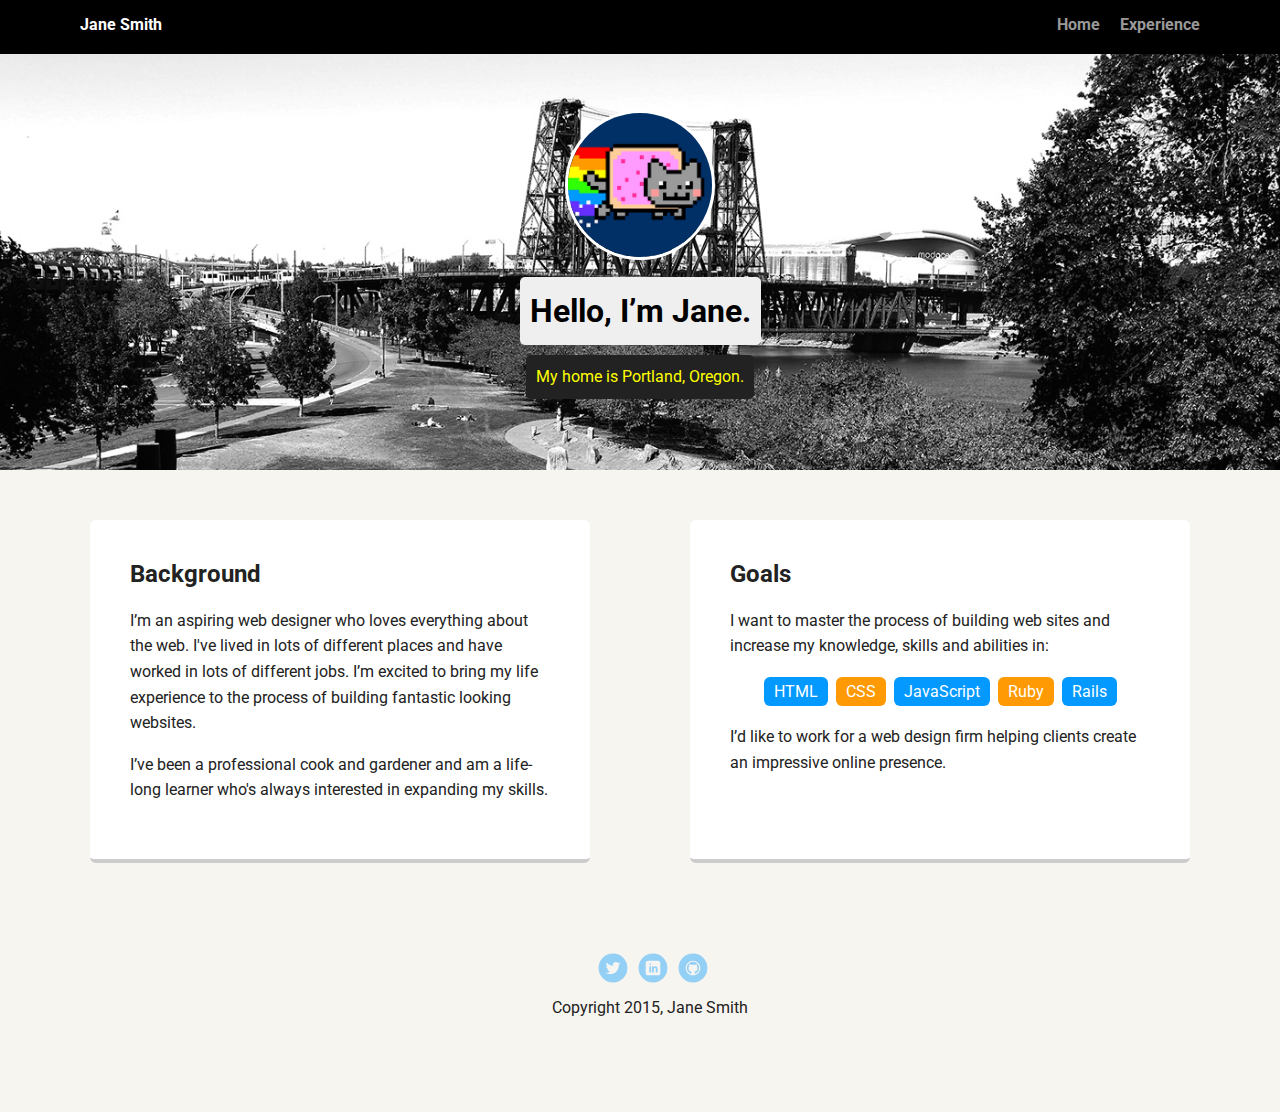
==== index.html @ 9ec6dc1e "Adding Starter Files" ====
<!doctype html>
<html lang="en">
<head>
  <meta charset="utf-8">
  <title>Jane Smith's Profile</title>
  <meta name="viewport" content="width=device-width, initial-scale=1.0">
  <link rel="stylesheet" href="styles.css">
  <link href="https://fonts.googleapis.com/css?family=Muli%7CRoboto:400,300,500,700,900" rel="stylesheet"></head>
  <body>

    <div class="main-nav">
        <ul class="nav">
          <li class="name">Jane Smith</li>
          <li><a href="#">Home</a></li>
          <li><a href="#">Experience</a></li>
        </ul>
    </div>

    <header>
      <img src="images/me.png" alt="Drawing of Jane Smith" class="profile-image">
      <h1 class="tag name">Hello, I’m Jane.</h1>
      <p class="tag location">My home is Portland, Oregon.</p>
    </header>

    <main class="flex">
      <div class="card">
        <h2>Background</h2>
        <p>I’m an aspiring web designer who loves everything about the web. I've lived in lots of different places and have worked in lots of different jobs. I’m excited to bring my life experience to the process of building fantastic looking websites.</p>
        <p>I’ve been a professional cook and gardener and am a life-long learner who's always interested in expanding my skills.</p>
      </div> 

      <div class="card">
        <h2>Goals</h2>
        <p>I want to master the process of building web sites and increase my knowledge, skills and abilities in:</p>
        <ul class="skills">
          <li>HTML</li>
          <li>CSS</li>
          <li>JavaScript</li>
          <li>Ruby</li>
          <li>Rails</li>
        </ul>
        <p>I’d like to work for a web design firm helping clients create an impressive online presence.</p>
      </div> 

    </main>
    <footer>
      <ul>
        <li><a href="#" class="social twitter">Twitter</a></li>
        <li><a href="#" class="social linkedin">LinkedIn</a></li>
        <li><a href="#" class="social github">Github</a></li>
      </ul>
      <p class="copyright">Copyright 2015, Jane Smith</p>
    </footer>
  </body>
  </html>
---- styles.css ----
/* Global Layout Set-up */
* { 
  box-sizing: border-box;
}
  
body {
  margin: 0;
  padding: 0;
  text-align: center;
  font-family: 'Roboto', sans-serif;
  color: #222;
  background: #f7f5f0;
}
/* Link Styles */

a {
  text-decoration: none;
  color: #999;
}
a:hover {
  color: #6633ff;
}

/* Section Styles */

.main-nav {
  width: 100%;
  background: black;
  min-height: 30px;
  padding: 10px;
  position: fixed;
  text-align: center;
}
.nav {
  display: flex;
  justify-content: space-around;
  font-weight: 700;
  list-style-type: none;
  margin: 0 auto;
  padding: 0;
}

.nav .name {
    display: block;
    margin-right: auto;
    color: white;
}
.nav li {
  padding: 5px 10px 10px 10px;
}
.nav a {
  transition: all .5s;
}
.nav a:hover {
  color: white
}

header {
  text-align: center;
  background: url('images/portland.jpg') no-repeat top center ;
  background-size: cover;
  overflow: hidden;
  padding-top: 60px;
}
header {
  line-height: 1.5;
}
header .profile-image {
  margin-top: 50px;
  width: 150px;
  height: 150px;
  border-radius: 50%;
  border: 3px solid white;
  transition: all .5s;
}
header .profile-image:hover {
  transform: scale(1.2) rotate(5deg);
}
.tag {
  background-color: #efefef;
  color: black;
  padding: 10px;
  border-radius: 5px;
  display: table;
  margin: 10px auto;
} 
.location {
  background-color: #222;
  color: yellow;
}
.card {
  margin: 30px;
  padding: 20px 40px 40px;
  max-width: 500px;
  text-align: left;
  background: #fff;
  border-bottom: 4px solid #ccc;
  border-radius: 6px;
  transition: all .5s;
}
.card:hover {
  border-color: #ff99ff;
}

ul.skills {
  padding: 0;
  text-align: center;
}

.skills li {
  border-radius: 6px;
  display: inline-block;
  background: #ff9904;
  color: white;
  padding: 5px 10px;
  margin: 2px;
}

.skills li:nth-child(odd) {
  background: #0399ff;
}

footer {
  width: 100%;
  min-height: 30px;
  padding: 20px 0 40px 20px;
}

footer .copyright {
  top: -8px;
  font-size: .75em;
}

footer ul {
  list-style-type: none;
  margin: 0;
  padding: 0;
}

footer ul li {
  display: inline-block;
}

a.social {
  display: inline-block;
  text-indent: -9999px;
  margin-left: 5px;
  width: 30px;
  height: 30px;
  background-size: 30px 30px;
  opacity: .4;
  transition: all .5s;
}
a.twitter {
  background-image: url(images/twitter.svg);
}
a.linkedin {
  background-image: url(images/linkedin.svg);
}
a.github {
  background-image: url(images/github.svg);
}
a.social:hover {
  opacity: 1;
}
.clearfix {
  clear: both;
}

/* Styles for larger screens */
@media screen and (min-width: 720px) {
  
  .flex {
      display: -ms-flexbox;      /* TWEENER - IE 10 */
      display: flex; 
      max-width: 1200px;
      -ms-flex-pack: distribute;
      justify-content: space-around;
      margin: 0 auto;
  }

  header {
    min-height: 470px;
  }

  .nav {
    max-width: 1200px;
    padding: 0 30px;
  }


  main {
    padding-top: 20px;
  }

  main p {
    line-height: 1.6em;
  }

  footer {
    font-size: 1.3em;
    max-width: 1200px;
    margin: 40px auto;
  }

}
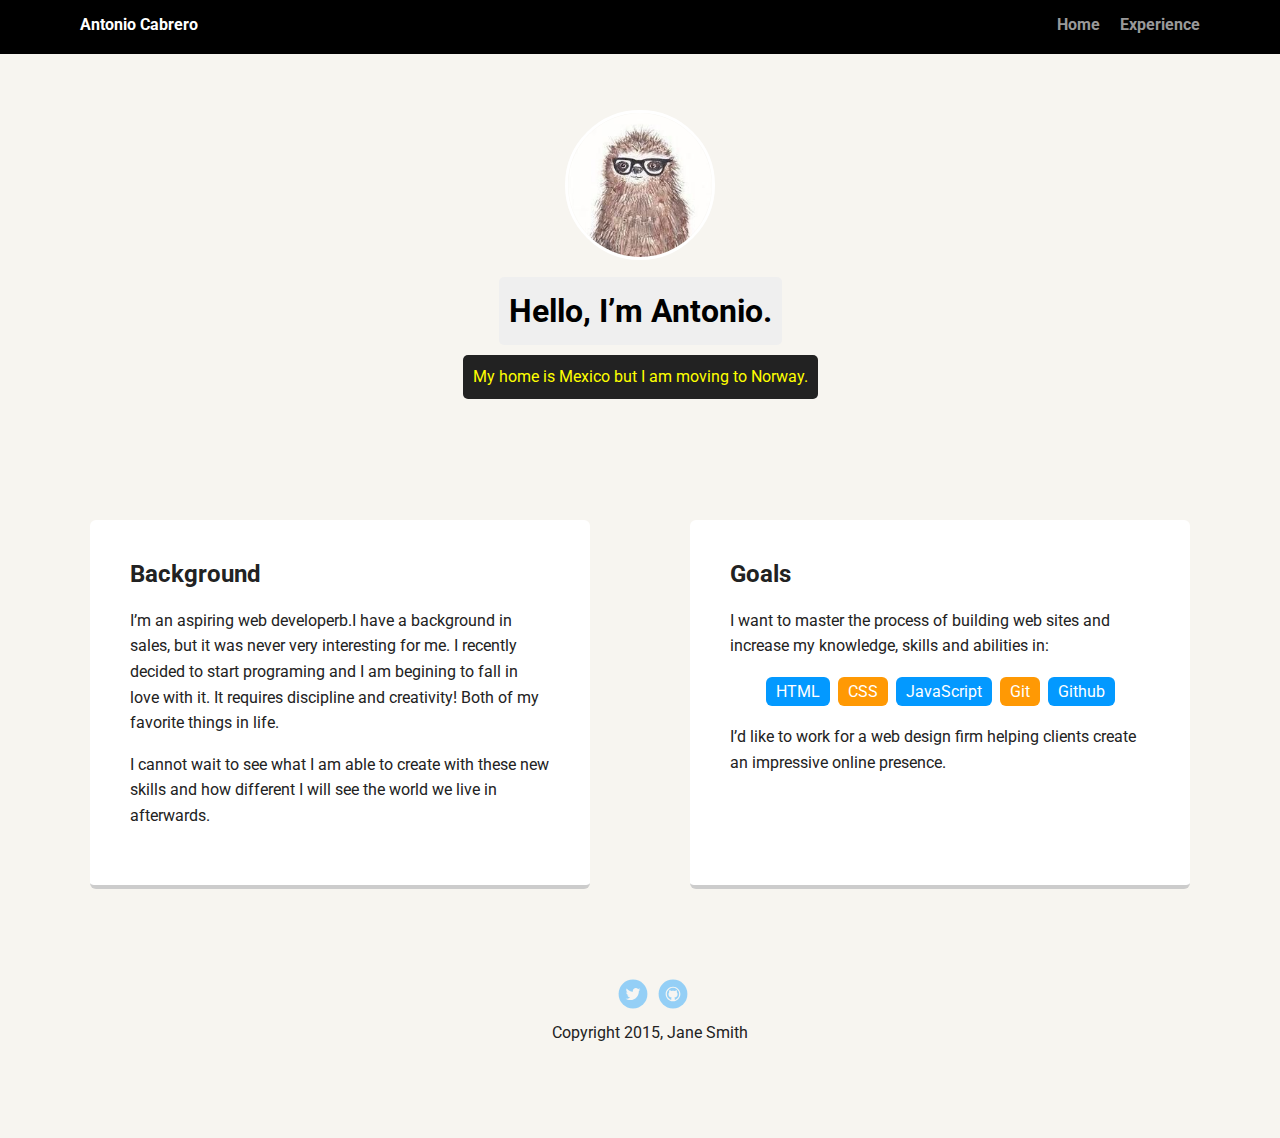
==== commit 9db3246a: "Personalize text, Name, and information" ====
--- a/index.html
+++ b/index.html
@@ -10,24 +10,24 @@
 
     <div class="main-nav">
         <ul class="nav">
-          <li class="name">Jane Smith</li>
-          <li><a href="#">Home</a></li>
+          <li class="name">Antonio Cabrero</li>
+          <li><a href="/index.html">Home</a></li>
           <li><a href="#">Experience</a></li>
         </ul>
     </div>
 
     <header>
-      <img src="images/me.png" alt="Drawing of Jane Smith" class="profile-image">
-      <h1 class="tag name">Hello, I’m Jane.</h1>
-      <p class="tag location">My home is Portland, Oregon.</p>
+      <img src="images/Zealous-Sloth.jpg" alt="Face of Antonio" class="profile-image">
+      <h1 class="tag name">Hello, I’m Antonio.</h1>
+      <p class="tag location">My home is Mexico but I am moving to Norway.</p>
     </header>
 
     <main class="flex">
       <div class="card">
         <h2>Background</h2>
-        <p>I’m an aspiring web designer who loves everything about the web. I've lived in lots of different places and have worked in lots of different jobs. I’m excited to bring my life experience to the process of building fantastic looking websites.</p>
-        <p>I’ve been a professional cook and gardener and am a life-long learner who's always interested in expanding my skills.</p>
-      </div> 
+        <p>I’m an aspiring web developerb.I have a background in sales, but it was never very interesting for me. I recently decided to start programing and I am begining to fall in love with it. It requires discipline and creativity! Both of my favorite things in life.</p>
+        <p>I cannot wait to see what I am able to create with these new skills and how different I will see the world we live in afterwards.</p>
+      </div>
 
       <div class="card">
         <h2>Goals</h2>
@@ -36,18 +36,17 @@
           <li>HTML</li>
           <li>CSS</li>
           <li>JavaScript</li>
-          <li>Ruby</li>
-          <li>Rails</li>
+          <li>Git</li>
+          <li>Github</li>
         </ul>
         <p>I’d like to work for a web design firm helping clients create an impressive online presence.</p>
-      </div> 
+      </div>
 
     </main>
     <footer>
       <ul>
-        <li><a href="#" class="social twitter">Twitter</a></li>
-        <li><a href="#" class="social linkedin">LinkedIn</a></li>
-        <li><a href="#" class="social github">Github</a></li>
+        <li><a href="https://twitter.com/AntonioCabrero_" class="social twitter">Twitter</a></li>
+        <li><a href="https://github.com/ZealousSloth" class="social github">Github</a></li>
       </ul>
       <p class="copyright">Copyright 2015, Jane Smith</p>
     </footer>
--- a/styles.css
+++ b/styles.css
@@ -1,8 +1,8 @@
 /* Global Layout Set-up */
-* { 
+* {
   box-sizing: border-box;
 }
-  
+
 body {
   margin: 0;
   padding: 0;
@@ -57,7 +57,7 @@
 
 header {
   text-align: center;
-  background: url('images/portland.jpg') no-repeat top center ;
+  background: url("http://placeimg.com/640/480/any") no-repeat top center ;
   background-size: cover;
   overflow: hidden;
   padding-top: 60px;
@@ -83,7 +83,7 @@
   border-radius: 5px;
   display: table;
   margin: 10px auto;
-} 
+}
 .location {
   background-color: #222;
   color: yellow;
@@ -169,10 +169,10 @@
 
 /* Styles for larger screens */
 @media screen and (min-width: 720px) {
-  
+
   .flex {
       display: -ms-flexbox;      /* TWEENER - IE 10 */
-      display: flex; 
+      display: flex;
       max-width: 1200px;
       -ms-flex-pack: distribute;
       justify-content: space-around;
@@ -204,4 +204,3 @@
   }
 
 }
-
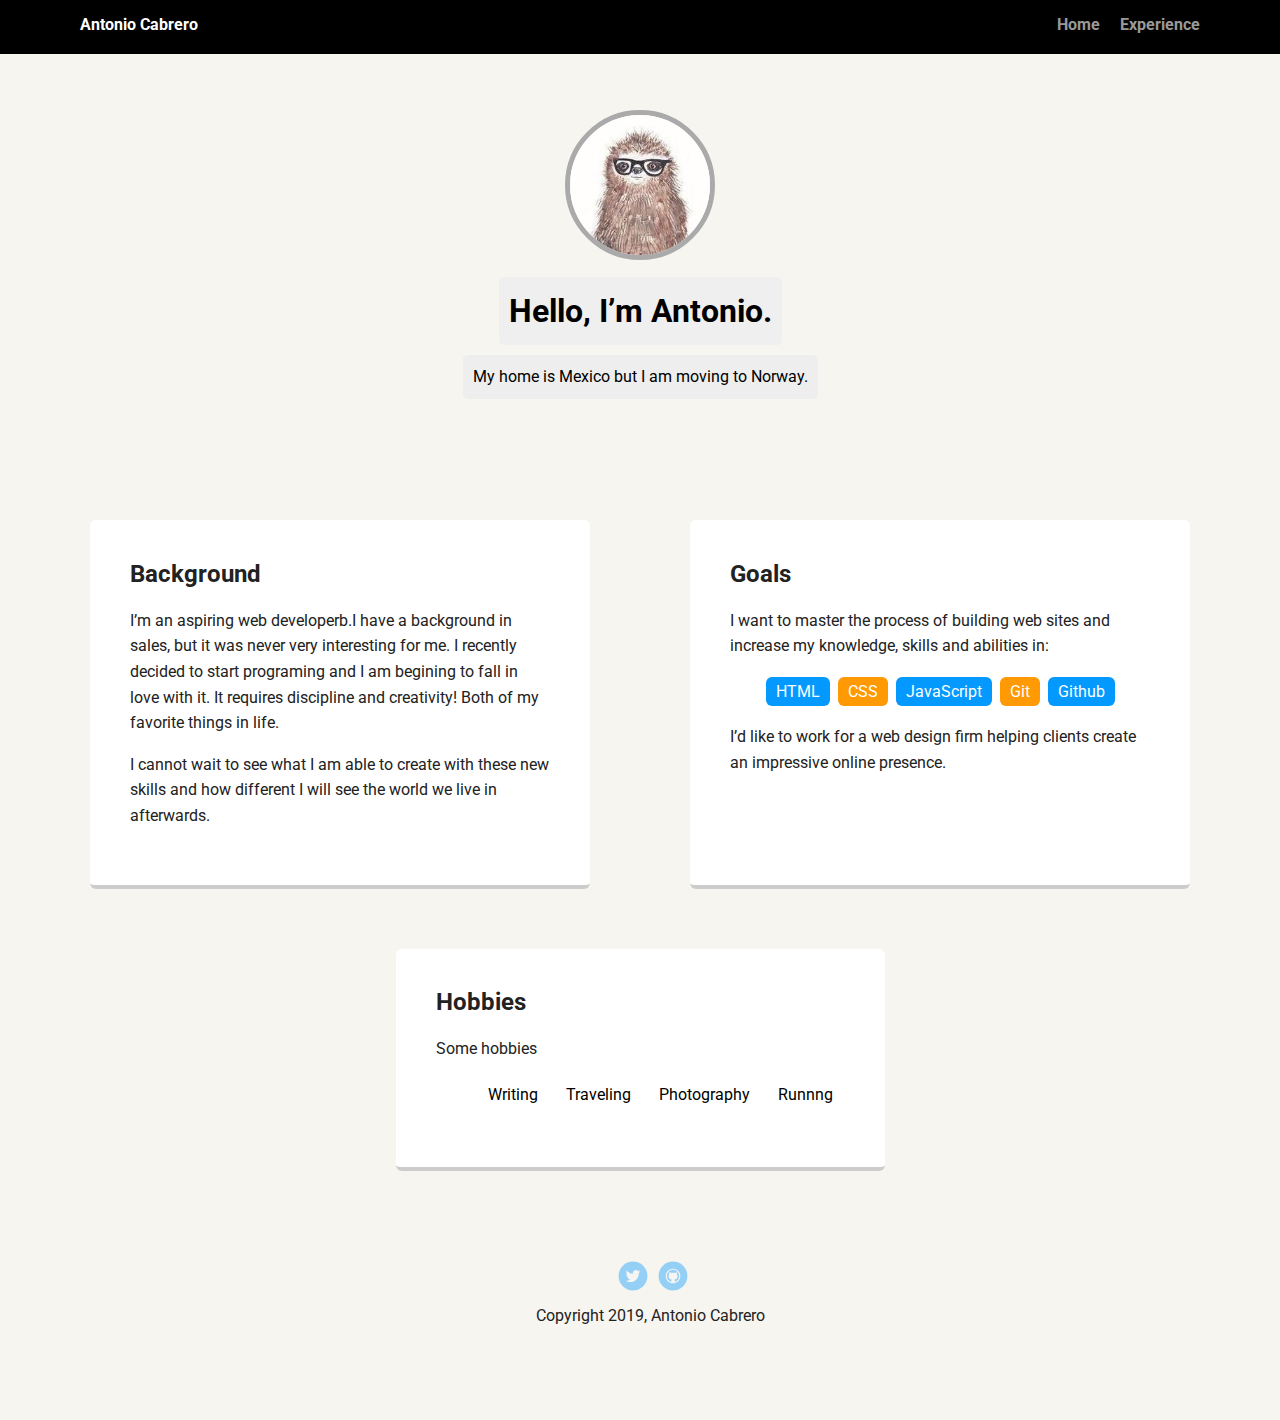
==== commit b7c46ef0: "Change in Copyright name" ====
--- a/index.html
+++ b/index.html
@@ -2,17 +2,18 @@
 <html lang="en">
 <head>
   <meta charset="utf-8">
-  <title>Jane Smith's Profile</title>
+  <title>Antonio's Profile</title>
   <meta name="viewport" content="width=device-width, initial-scale=1.0">
   <link rel="stylesheet" href="styles.css">
-  <link href="https://fonts.googleapis.com/css?family=Muli%7CRoboto:400,300,500,700,900" rel="stylesheet"></head>
+  <link href="https://fonts.googleapis.com/css?family=Muli%7CRoboto:400,300,500,700,900" rel="stylesheet">
+</head>
   <body>
 
     <div class="main-nav">
         <ul class="nav">
           <li class="name">Antonio Cabrero</li>
           <li><a href="/index.html">Home</a></li>
-          <li><a href="#">Experience</a></li>
+          <li><a href="/experience.html">Experience</a></li>
         </ul>
     </div>
 
@@ -42,13 +43,24 @@
         <p>I’d like to work for a web design firm helping clients create an impressive online presence.</p>
       </div>
 
+      <div class="card">
+        <h2>Hobbies</h2>
+        <p>Some hobbies</p>
+        <ul class="hobbies">
+          <li>Writing</li>
+          <li>Traveling</li>
+          <li>Photography</li>
+          <li>Runnng</li>
+        </ul>
+      </div>
+
     </main>
     <footer>
       <ul>
         <li><a href="https://twitter.com/AntonioCabrero_" class="social twitter">Twitter</a></li>
         <li><a href="https://github.com/ZealousSloth" class="social github">Github</a></li>
       </ul>
-      <p class="copyright">Copyright 2015, Jane Smith</p>
+      <p class="copyright">Copyright 2019, Antonio Cabrero</p>
     </footer>
   </body>
   </html>
--- a/styles.css
+++ b/styles.css
@@ -11,6 +11,7 @@
   color: #222;
   background: #f7f5f0;
 }
+
 /* Link Styles */
 
 a {
@@ -70,11 +71,11 @@
   width: 150px;
   height: 150px;
   border-radius: 50%;
-  border: 3px solid white;
+  border: 5px solid #aaa;
   transition: all .5s;
 }
 header .profile-image:hover {
-  transform: scale(1.2) rotate(5deg);
+  transform: scale(1.5) rotate(360deg);
 }
 .tag {
   background-color: #efefef;
@@ -84,9 +85,17 @@
   display: table;
   margin: 10px auto;
 }
+  .tag-experience {
+  background-color: #efefef;
+  color: black;
+  padding: 10px;
+  border-radius: 5px;
+  display: block;
+  margin: 10px auto;
+  }
 .location {
-  background-color: #222;
-  color: yellow;
+  background-color: #eee;
+  color: black;
 }
 .card {
   margin: 30px;
@@ -101,6 +110,18 @@
 .card:hover {
   border-color: #ff99ff;
 }
+.holder {
+  display: flex;
+  justify-content: center;
+  flex-direction: column;
+  margin: 30px;
+  padding: 20px 40px 40px;
+  max-width: 90%;
+  background: #fff;
+  border-bottom: 4px solid #ccc;
+  border-radius: 6px;
+  transition: all .5s;
+}
 
 ul.skills {
   padding: 0;
@@ -118,6 +139,24 @@
 
 .skills li:nth-child(odd) {
   background: #0399ff;
+}
+
+
+.vision li {
+  border-radius: 6px;
+  display: flex;
+  background: #ff9904;
+  color: white;
+  padding: 5px 10px;
+  margin: 2px;
+}
+
+.hobbies li {
+  border-radius: 6px;
+  display: inline-block;
+  color: black;
+  padding: 5px 10px;
+  margin: 2px;
 }
 
 footer {
@@ -173,6 +212,7 @@
   .flex {
       display: -ms-flexbox;      /* TWEENER - IE 10 */
       display: flex;
+      flex-wrap: wrap;
       max-width: 1200px;
       -ms-flex-pack: distribute;
       justify-content: space-around;
